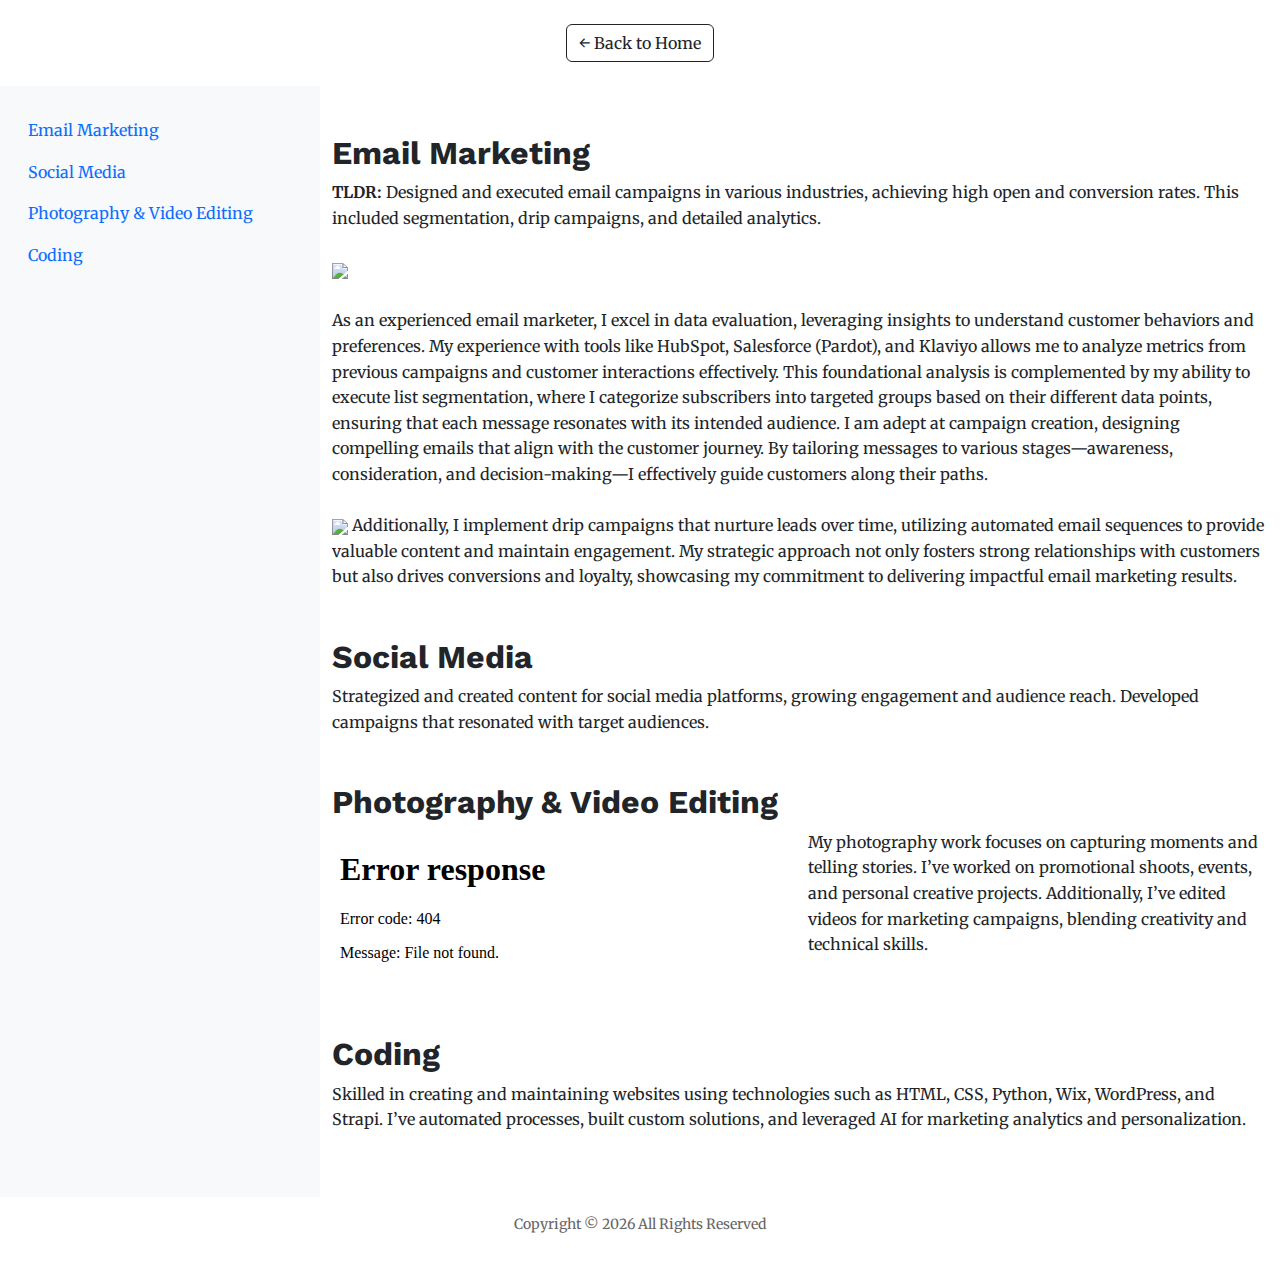
==== projects.html @ c8e974fb "Add files via upload" ====
<!DOCTYPE html>
<html lang="en">

<head>
    <meta charset="UTF-8">
    <meta name="viewport" content="width=device-width, initial-scale=1.0">
    <title>Projects</title>
    <link rel="stylesheet" href="https://cdn.jsdelivr.net/npm/bootstrap@5.3.2/dist/css/bootstrap.min.css">
    <link
        href="https://fonts.googleapis.com/css2?family=Work+Sans:wght@400;600;700&family=Merriweather:wght@400;700&display=swap"
        rel="stylesheet">
    <link rel="stylesheet" href="css/style.css">
</head>

<body>
    <header class="container text-center py-4">
        <div>
            <a href="index.html" class="btn btn-outline-dark">← Back to Home</a>
        </div>
    </header>

    <main class="container-fluid">
        <div class="row">
            <!-- Sidebar -->
            <nav class="col-md-3 bg-light sidebar py-4">
                <ul class="nav flex-column">
                    <li class="nav-item">
                        <a class="nav-link" href="#email-marketing">Email Marketing</a>
                    </li>
                    <li class="nav-item">
                        <a class="nav-link" href="#social-media">Social Media</a>
                    </li>
                    <li class="nav-item">
                        <a class="nav-link" href="#photography-video">Photography & Video Editing</a>
                    </li>
                    <li class="nav-item">
                        <a class="nav-link" href="#coding">Coding</a>
                    </li>
                </ul>
            </nav>

            <!-- Content -->
            <div class="col-md-9 py-5">
                <!-- Email Marketing Section -->
                <section id="email-marketing" class="mb-5">
                    <h2 class="fw-bold">Email Marketing</h2>
                    <p>
                        <strong>TLDR: </strong> Designed and executed email campaigns in various industries,
                        achieving high open and
                        conversion rates. This included segmentation, drip campaigns, and detailed analytics.
                        <br>
                        <br>
                        <img src="assets/email_kpis.png" width="600">
                        <br>
                        <br>
                        As an experienced email marketer, I excel in data evaluation, leveraging insights to understand
                        customer behaviors and preferences. My experience with tools like HubSpot, Salesforce (Pardot),
                        and Klaviyo allows me to analyze metrics from previous campaigns and customer interactions
                        effectively. This foundational analysis is complemented by my ability to execute list
                        segmentation, where I categorize subscribers into targeted groups based on their different data
                        points, ensuring that each message resonates with its intended
                        audience. I am adept at campaign creation, designing compelling emails that align with the
                        customer journey. By tailoring messages to various stages—awareness, consideration, and
                        decision-making—I effectively guide customers along their paths.
                        <br>
                        <br>
                        <img src="assets/email_drip.jpg" width="600px">
                        Additionally, I implement drip
                        campaigns that nurture leads over time, utilizing automated email sequences to provide valuable
                        content and maintain engagement. My strategic approach not only fosters strong relationships
                        with customers but also drives conversions and loyalty, showcasing my commitment to delivering
                        impactful email marketing results.
                    </p>

                </section>

                <!-- Social Media Section -->
                <section id="social-media" class="mb-5">
                    <h2 class="fw-bold">Social Media</h2>
                    <p>
                        Strategized and created content for social media platforms, growing engagement and audience
                        reach. Developed campaigns that resonated with target audiences.
                    </p>
                </section>

                <!-- Photography & Video Editing Section -->
                <section id="photography-video" class="mb-5">
                    <h2 class="fw-bold">Photography & Video Editing</h2>
                    <div class="row g-3">
                        <div class="col-md-6">
                            <iframe src="assets/TXAT_video.mp4"></iframe>
                        </div>

                        <div class="col-md-6">
                            <p>
                                My photography work focuses on capturing moments and telling stories. I’ve worked on
                                promotional shoots, events, and personal creative projects. Additionally, I’ve edited
                                videos for marketing campaigns, blending creativity and technical skills.
                            </p>
                        </div>
                    </div>
                </section>

                <!-- Coding Section -->
                <section id="coding">
                    <h2 class="fw-bold">Coding</h2>
                    <p>
                        Skilled in creating and maintaining websites using technologies such as HTML, CSS, Python, Wix,
                        WordPress, and Strapi. I’ve automated processes, built custom solutions, and leveraged AI for
                        marketing analytics and personalization.
                    </p>
                </section>
            </div>
        </div>
    </main>

    <footer class="text-center py-3">
        <p>Copyright &copy;
            <script>document.write(new Date().getFullYear())</script> All Rights Reserved
        </p>
    </footer>
</body>

</html>
---- css/style.css ----
/* Font Setup */
body {
  font-family: "Merriweather", serif;
  line-height: 1.6;
}

h1,
h2,
h5 {
  font-family: "Work Sans", sans-serif;
}

header .email {
  font-size: 14px;
  color: #333;
  text-decoration: none;
}

/* Hero Section */
.hero {
  background-color: #f9f9f9;
}

.hero h1 {
  font-size: 2.5rem;
  color: #333;
}

.hero span {
  color: #555;
}

/* Brands Section */
.brands img {
  margin: 10px;
  opacity: 0.7;
}

.brands img:hover {
  opacity: 1;
  transition: 0.3s;
}

/* Footer */
footer {
  font-size: 14px;
  color: #666;
}
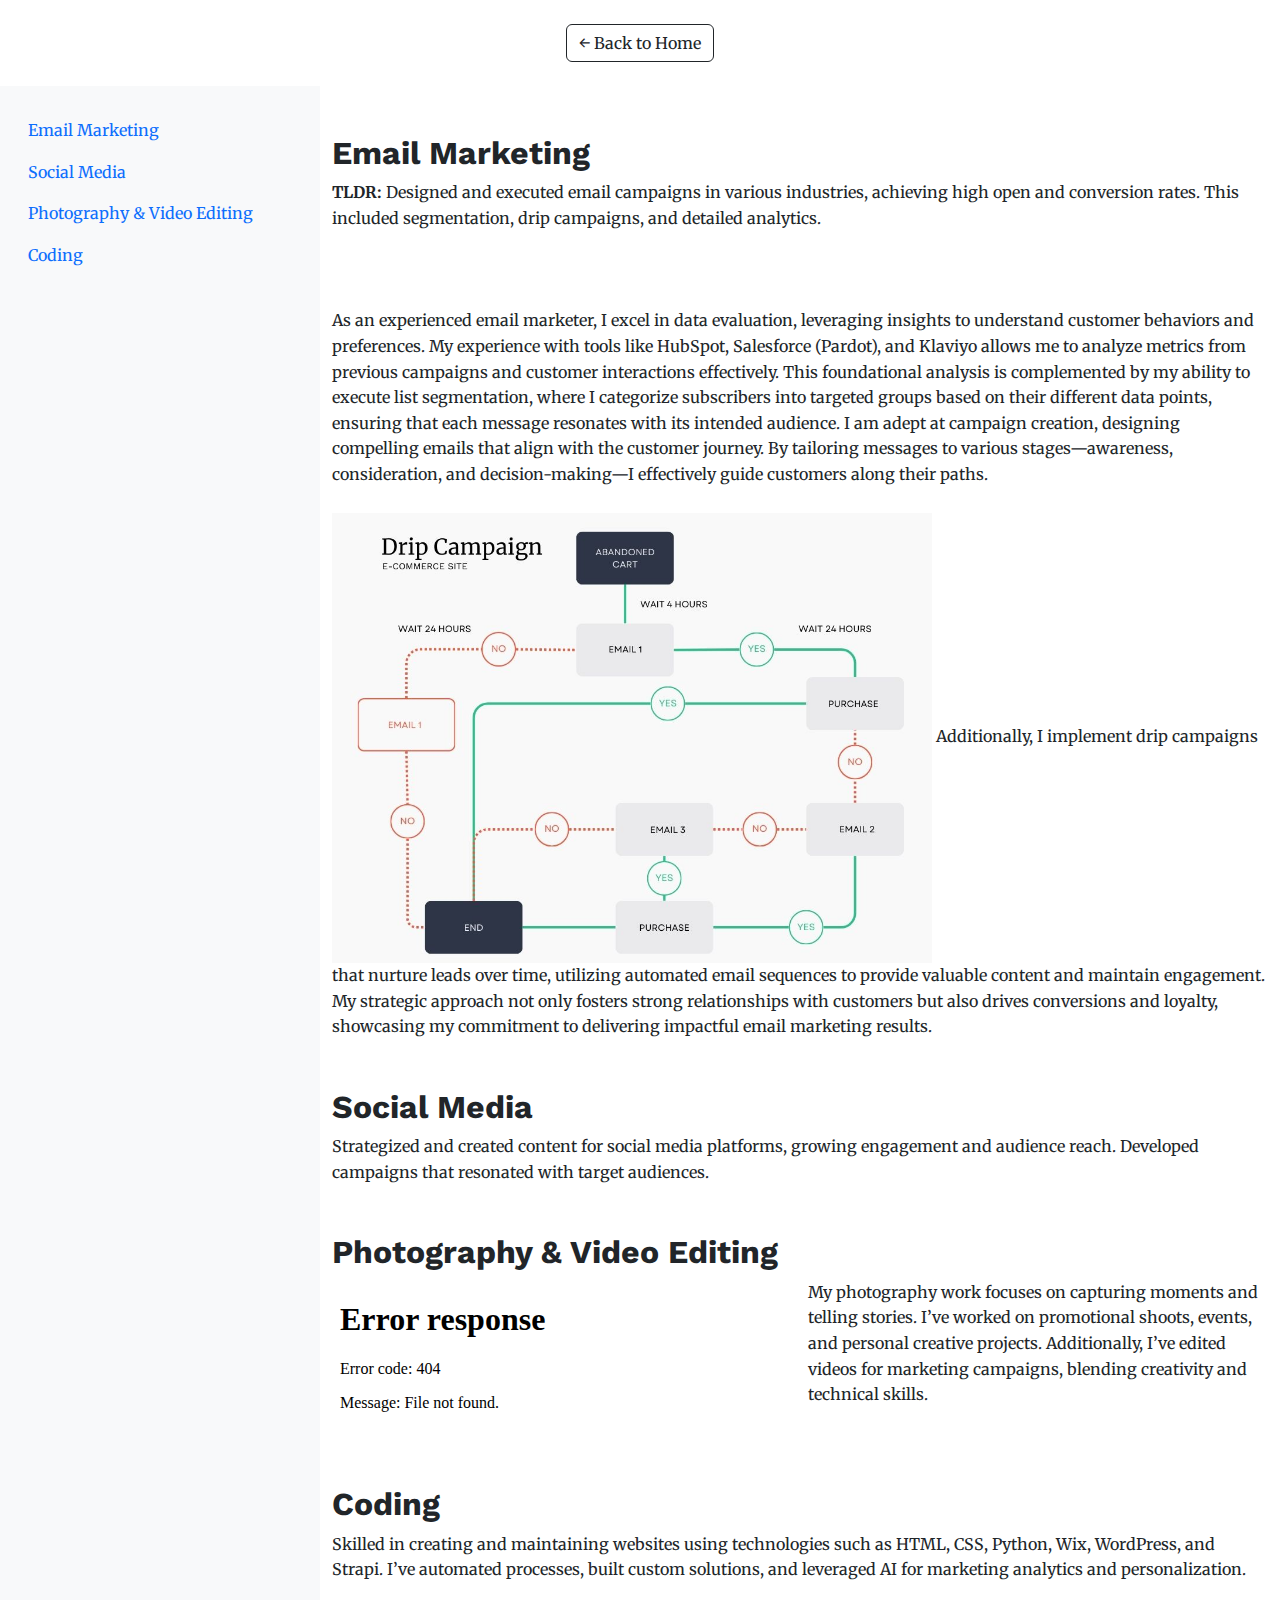
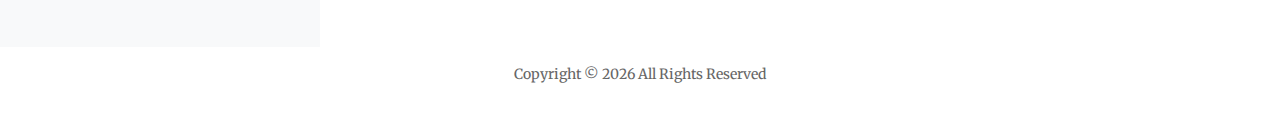
==== commit c7794b39: "projects.html" ====
--- a/projects.html
+++ b/projects.html
@@ -50,7 +50,7 @@
                         conversion rates. This included segmentation, drip campaigns, and detailed analytics.
                         <br>
                         <br>
-                        <img src="assets/email_kpis.png" width="600">
+<!--                         <img src="assets/email_kpis.png" width="600"> -->
                         <br>
                         <br>
                         As an experienced email marketer, I excel in data evaluation, leveraging insights to understand
@@ -121,4 +121,4 @@
     </footer>
 </body>
 
-</html>+</html>
